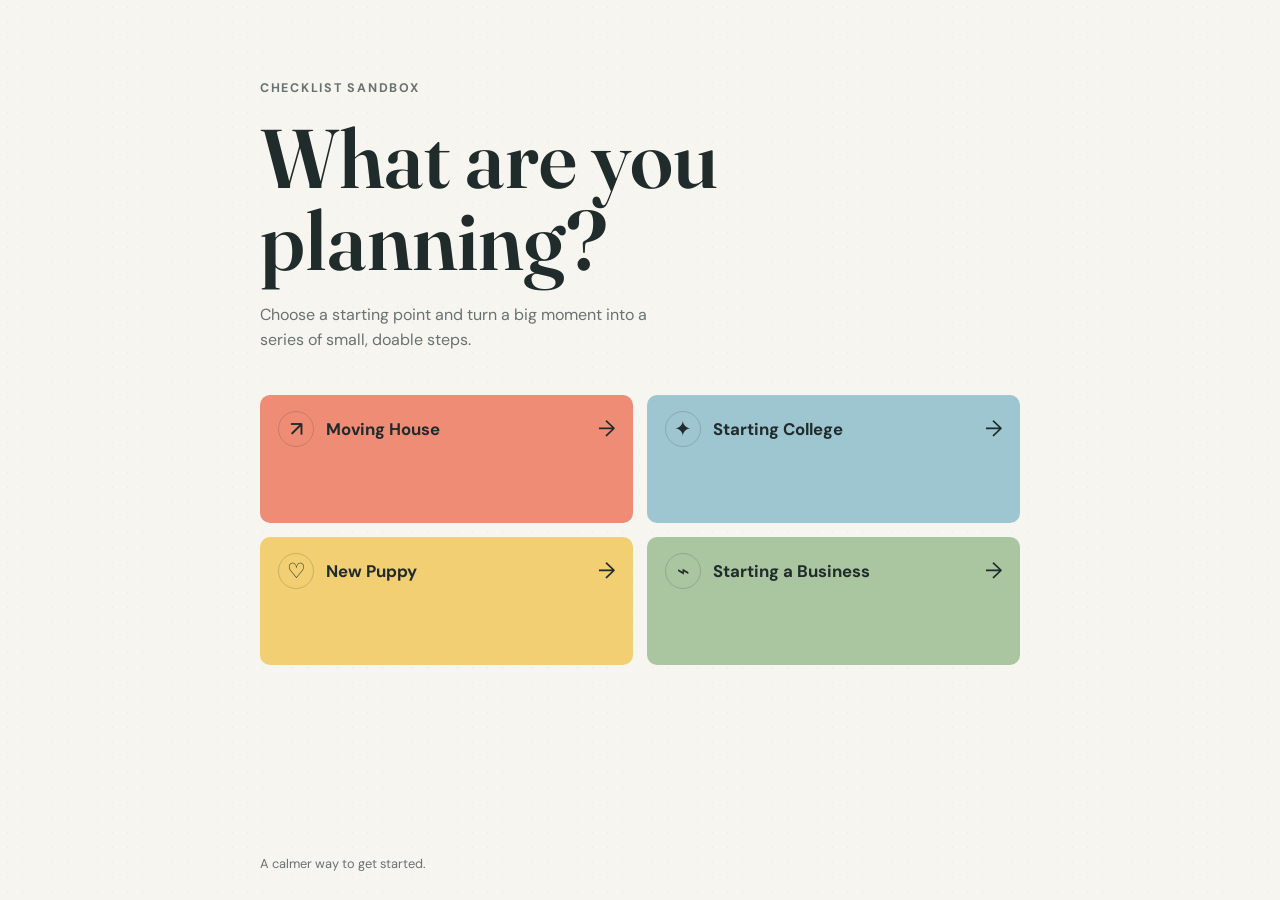
==== index.html @ 60cc2b5c "Initial screen build" ====
<!doctype html>
<html lang="en">
  <head>
    <meta charset="utf-8" />
    <meta name="viewport" content="width=device-width, initial-scale=1" />
    <meta name="theme-color" content="#f7f5ef" />
    <title>Checklist Sandbox</title>
    <link rel="preconnect" href="https://fonts.googleapis.com" />
    <link rel="preconnect" href="https://fonts.gstatic.com" crossorigin />
    <link href="https://fonts.googleapis.com/css2?family=DM+Sans:wght@400;500;600;700&family=Fraunces:opsz,wght@9..144,600&display=swap" rel="stylesheet" />
    <link rel="stylesheet" href="styles.css" />
  </head>
  <body>
    <main class="page-shell">
      <header class="intro">
        <p class="eyebrow">Checklist Sandbox</p>
        <h1>What are you planning?</h1>
        <p class="intro-copy">Choose a starting point and turn a big moment into a series of small, doable steps.</p>
      </header>

      <section class="choices" aria-label="Choose a checklist">
        <button class="choice choice-coral" type="button">
          <span class="choice-icon" aria-hidden="true">↗</span>
          <span>Moving House</span>
          <span class="choice-arrow" aria-hidden="true">→</span>
        </button>
        <button class="choice choice-blue" type="button">
          <span class="choice-icon" aria-hidden="true">✦</span>
          <span>Starting College</span>
          <span class="choice-arrow" aria-hidden="true">→</span>
        </button>
        <button class="choice choice-yellow" type="button">
          <span class="choice-icon" aria-hidden="true">♡</span>
          <span>New Puppy</span>
          <span class="choice-arrow" aria-hidden="true">→</span>
        </button>
        <button class="choice choice-green" type="button">
          <span class="choice-icon" aria-hidden="true">⌁</span>
          <span>Starting a Business</span>
          <span class="choice-arrow" aria-hidden="true">→</span>
        </button>
      </section>

      <footer class="footer-note">A calmer way to get started.</footer>
    </main>
  </body>
</html>
---- styles.css ----
:root {
  --ink: #202b2b;
  --muted: #687271;
  --paper: #f7f5ef;
  --coral: #ef8c76;
  --blue: #9ec6d0;
  --yellow: #f1cf72;
  --green: #a9c6a0;
}

* {
  box-sizing: border-box;
}

body {
  min-width: 320px;
  min-height: 100vh;
  margin: 0;
  color: var(--ink);
  background: var(--paper);
  font-family: "DM Sans", "Trebuchet MS", sans-serif;
}

body::before {
  position: fixed;
  inset: 0;
  z-index: -1;
  opacity: 0.42;
  background-image: radial-gradient(#d9d5c9 0.7px, transparent 0.7px);
  background-size: 15px 15px;
  content: "";
  pointer-events: none;
}

.page-shell {
  width: min(100% - 40px, 760px);
  min-height: 100vh;
  margin: 0 auto;
  padding: 56px 0 28px;
  display: flex;
  flex-direction: column;
}

.intro {
  margin-bottom: 34px;
}

.eyebrow {
  margin: 0 0 22px;
  color: var(--muted);
  font-size: 0.78rem;
  font-weight: 700;
  letter-spacing: 0.14em;
  text-transform: uppercase;
}

h1 {
  max-width: 560px;
  margin: 0;
  font-family: Fraunces, Georgia, serif;
  font-size: clamp(2.7rem, 12vw, 5.2rem);
  font-weight: 600;
  letter-spacing: 0;
  line-height: 0.98;
}

.intro-copy {
  max-width: 410px;
  margin: 22px 0 0;
  color: var(--muted);
  font-size: 1rem;
  line-height: 1.55;
}

.choices {
  display: grid;
  gap: 12px;
}

.choice {
  min-height: 76px;
  padding: 16px 18px;
  border: 0;
  border-radius: 10px;
  display: grid;
  grid-template-columns: 36px 1fr auto;
  align-items: center;
  gap: 12px;
  color: var(--ink);
  font: inherit;
  font-size: 1.05rem;
  font-weight: 700;
  text-align: left;
  cursor: pointer;
  transition: transform 160ms ease, box-shadow 160ms ease;
}

.choice:hover,
.choice:focus-visible {
  transform: translateY(-2px);
  box-shadow: 0 8px 18px rgb(32 43 43 / 12%);
}

.choice:focus-visible {
  outline: 3px solid var(--ink);
  outline-offset: 3px;
}

.choice:active {
  transform: translateY(0);
}

.choice-icon {
  width: 36px;
  height: 36px;
  border: 1px solid rgb(32 43 43 / 18%);
  border-radius: 50%;
  display: grid;
  place-items: center;
  font-size: 1.3rem;
  font-weight: 500;
}

.choice-arrow {
  font-size: 1.4rem;
  font-weight: 400;
}

.choice-coral { background: var(--coral); }
.choice-blue { background: var(--blue); }
.choice-yellow { background: var(--yellow); }
.choice-green { background: var(--green); }

.footer-note {
  margin-top: auto;
  padding-top: 42px;
  color: var(--muted);
  font-size: 0.8rem;
}

@media (min-width: 640px) {
  .page-shell {
    padding-top: 80px;
  }

  .intro {
    margin-bottom: 42px;
  }

  .choices {
    grid-template-columns: repeat(2, 1fr);
    gap: 14px;
  }

  .choice {
    min-height: 128px;
    align-content: space-between;
  }
}
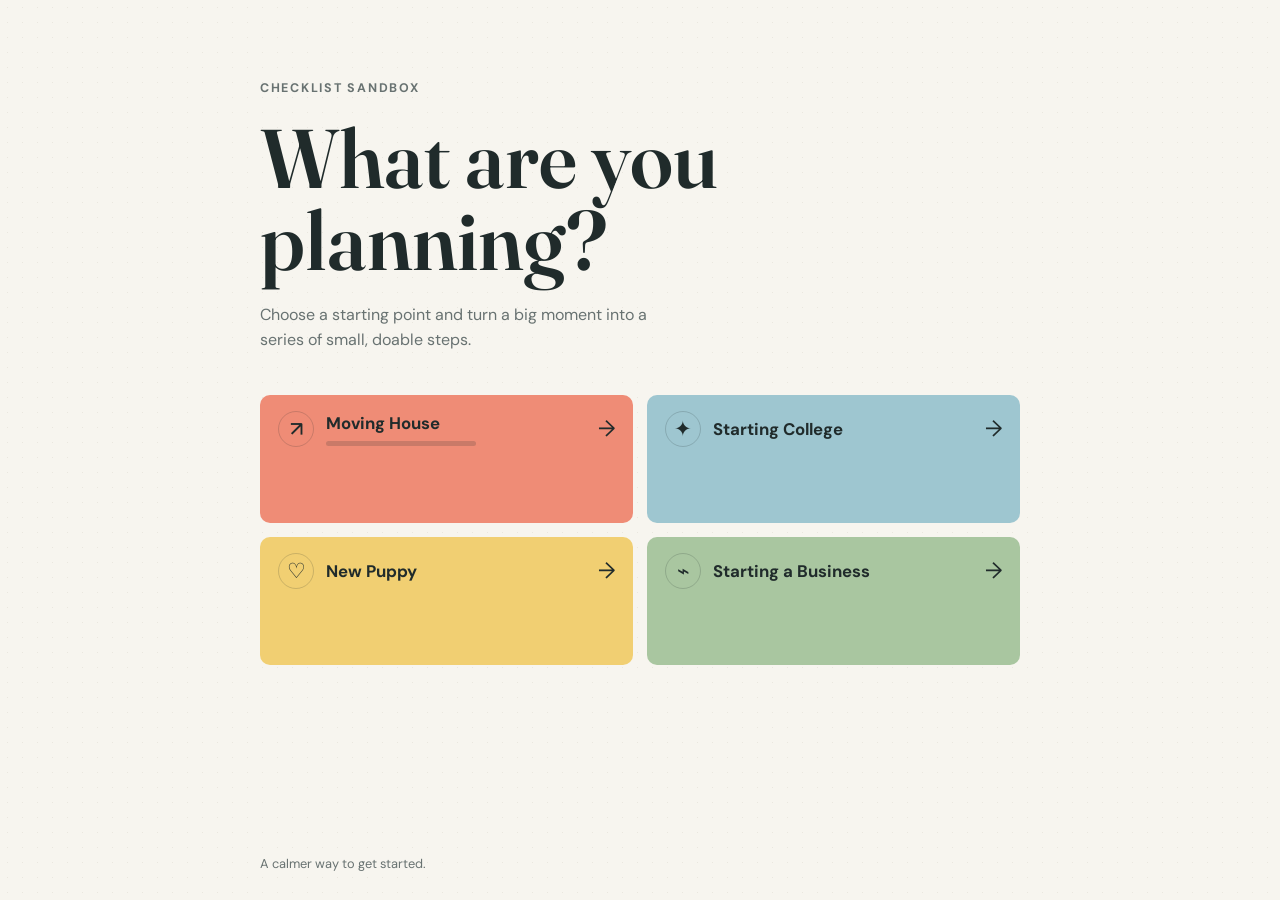
==== commit 6161b76a: "Add active checklist progress to homepag" ====
--- a/index.html
+++ b/index.html
@@ -9,6 +9,7 @@
     <link rel="preconnect" href="https://fonts.gstatic.com" crossorigin />
     <link href="https://fonts.googleapis.com/css2?family=DM+Sans:wght@400;500;600;700&family=Fraunces:opsz,wght@9..144,600&display=swap" rel="stylesheet" />
     <link rel="stylesheet" href="styles.css" />
+    <script src="home.js" defer></script>
   </head>
   <body>
     <main class="page-shell">
@@ -19,9 +20,15 @@
       </header>
 
       <section class="choices" aria-label="Choose a checklist">
-        <button class="choice choice-coral" type="button">
+        <button class="choice choice-coral" type="button" onclick="window.location.href = 'moving-house.html'">
           <span class="choice-icon" aria-hidden="true">↗</span>
-          <span>Moving House</span>
+          <span class="choice-label">
+            <span>Moving House</span>
+            <span class="choice-progress" id="moving-house-progress" hidden>
+              <span class="choice-progress-label" id="moving-house-progress-label"></span>
+              <span class="choice-progress-track" aria-hidden="true"><span class="choice-progress-bar" id="moving-house-progress-bar"></span></span>
+            </span>
+          </span>
           <span class="choice-arrow" aria-hidden="true">→</span>
         </button>
         <button class="choice choice-blue" type="button">
--- a/styles.css
+++ b/styles.css
@@ -121,6 +121,39 @@
   font-weight: 500;
 }
 
+.choice-label {
+  min-width: 0;
+}
+
+.choice-progress {
+  width: min(100%, 150px);
+  margin-top: 7px;
+  display: block;
+}
+
+.choice-progress-label {
+  display: block;
+  margin-bottom: 4px;
+  font-size: 0.72rem;
+  font-weight: 600;
+}
+
+.choice-progress-track {
+  height: 5px;
+  overflow: hidden;
+  border-radius: 999px;
+  display: block;
+  background: rgb(32 43 43 / 18%);
+}
+
+.choice-progress-bar {
+  width: 0%;
+  height: 100%;
+  border-radius: inherit;
+  display: block;
+  background: var(--ink);
+}
+
 .choice-arrow {
   font-size: 1.4rem;
   font-weight: 400;
@@ -138,6 +171,201 @@
   font-size: 0.8rem;
 }
 
+.checklist-page {
+  padding-top: 32px;
+}
+
+.checklist-section + .checklist-section {
+  margin-top: 64px;
+}
+
+.back-link {
+  display: inline-flex;
+  align-items: center;
+  gap: 8px;
+  margin-bottom: 48px;
+  color: var(--muted);
+  font-size: 0.9rem;
+  font-weight: 700;
+  text-decoration: none;
+}
+
+.back-link:hover,
+.back-link:focus-visible {
+  color: var(--ink);
+}
+
+.checklist-header {
+  margin-bottom: 34px;
+}
+
+.checklist-header h1 {
+  font-size: clamp(2.5rem, 12vw, 4.5rem);
+}
+
+.checklist-header h2 {
+  margin: 0;
+  font-family: Fraunces, Georgia, serif;
+  font-size: clamp(2rem, 9vw, 3.5rem);
+  font-weight: 600;
+  letter-spacing: 0;
+  line-height: 1;
+}
+
+.progress-summary {
+  margin: 24px 0 0;
+  color: var(--muted);
+  font-size: 0.85rem;
+  font-weight: 700;
+}
+
+.progress-track {
+  height: 12px;
+  margin-top: 10px;
+  overflow: hidden;
+  border-radius: 999px;
+  background: #dedbd2;
+}
+
+.progress-bar {
+  width: 0%;
+  height: 100%;
+  border-radius: inherit;
+  background: var(--coral);
+  transition: width 180ms ease;
+}
+
+.task-list {
+  display: grid;
+  gap: 12px;
+  margin: 0;
+  padding: 0;
+  list-style: none;
+}
+
+.task-item {
+  min-height: 76px;
+  padding: 15px 18px;
+  border: 1px solid rgb(32 43 43 / 10%);
+  border-radius: 10px;
+  display: flex;
+  align-items: flex-start;
+  gap: 14px;
+  background: rgb(255 255 255 / 55%);
+  transition: background 180ms ease, opacity 180ms ease;
+}
+
+.task-item.completed {
+  background: rgb(222 219 210 / 55%);
+  color: var(--muted);
+}
+
+.task-content {
+  flex: 1;
+  min-width: 0;
+}
+
+.task-toggle {
+  width: 100%;
+  padding: 0;
+  border: 0;
+  color: inherit;
+  background: transparent;
+  font: inherit;
+  font-size: 1rem;
+  font-weight: 600;
+  line-height: 1.35;
+  display: flex;
+  align-items: center;
+  justify-content: space-between;
+  gap: 12px;
+  text-align: left;
+  cursor: pointer;
+}
+
+.task-toggle > span:first-child {
+  flex: 1;
+}
+
+.task-chevron {
+  width: 9px;
+  height: 9px;
+  flex: 0 0 9px;
+  border-right: 2px solid currentColor;
+  border-bottom: 2px solid currentColor;
+  transform: rotate(45deg) translateY(-2px);
+  transition: transform 160ms ease;
+}
+
+.task-toggle[aria-expanded="true"] .task-chevron {
+  transform: rotate(225deg) translate(-1px, -1px);
+}
+
+.task-toggle:focus-visible {
+  outline: 3px solid var(--ink);
+  outline-offset: 4px;
+}
+
+.task-item.completed .task-toggle {
+  text-decoration: line-through;
+}
+
+.task-details {
+  margin-top: 14px;
+  color: var(--muted);
+  font-size: 0.9rem;
+  line-height: 1.5;
+}
+
+.task-details p {
+  margin: 0 0 14px;
+}
+
+.note-label {
+  display: block;
+  margin-bottom: 6px;
+  color: var(--ink);
+  font-size: 0.8rem;
+  font-weight: 700;
+}
+
+.task-details textarea {
+  width: 100%;
+  min-height: 58px;
+  padding: 10px 12px;
+  border: 1px solid rgb(32 43 43 / 22%);
+  border-radius: 7px;
+  resize: vertical;
+  color: var(--ink);
+  background: rgb(255 255 255 / 72%);
+  font: inherit;
+  font-size: 0.9rem;
+}
+
+.task-details textarea:focus {
+  outline: 3px solid rgb(239 140 118 / 45%);
+  border-color: var(--coral);
+}
+
+.task-checkbox {
+  width: 28px;
+  height: 28px;
+  flex: 0 0 28px;
+  margin: 8px 0 0;
+  accent-color: var(--coral);
+  cursor: pointer;
+}
+
+@media (min-width: 640px) {
+  .checklist-page {
+    padding-top: 52px;
+  }
+
+  .back-link {
+    margin-bottom: 64px;
+  }
+}
+
 @media (min-width: 640px) {
   .page-shell {
     padding-top: 80px;
